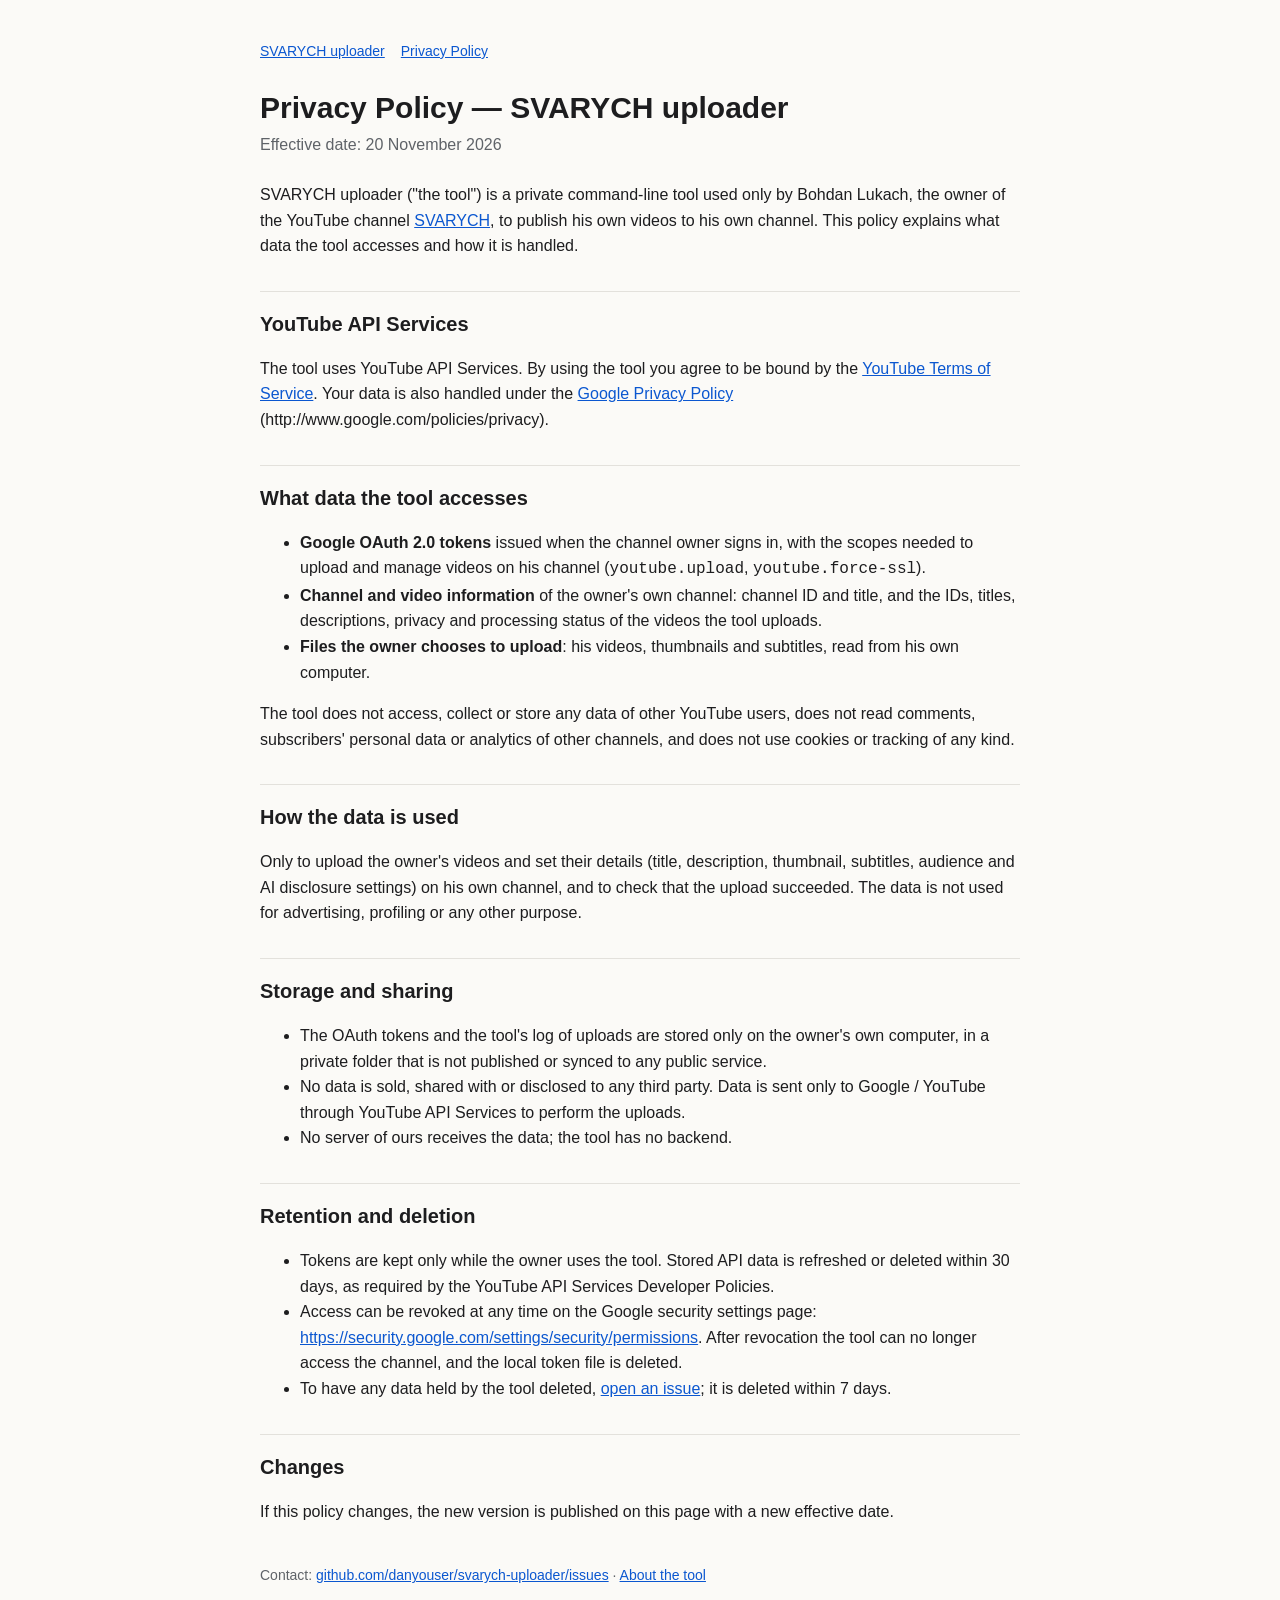
==== privacy.html @ f1248982 "SVARYCH uploader: tool page and privacy policy Co-Authored-By: Claude Opus 5.5 <noreply@anthropic.co" ====
<!doctype html>
<html lang="en"><head><meta charset="utf-8"><meta name="viewport" content="width=device-width,initial-scale=1">
<title>Privacy Policy</title><link rel="stylesheet" href="style.css"></head>
<body><main>
<nav><a href="./">SVARYCH uploader</a><a href="privacy.html">Privacy Policy</a></nav>
<h1>Privacy Policy — SVARYCH uploader</h1>
<p class="sub">Effective date: 20 November 2026</p>
<p>SVARYCH uploader ("the tool") is a private command-line tool used only by Bohdan Lukach, the owner of the YouTube channel <a href="https://www.youtube.com/@SVARYCH_UA">SVARYCH</a>, to publish his own videos to his own channel. This policy explains what data the tool accesses and how it is handled.</p>

<h2>YouTube API Services</h2>
<p>The tool uses YouTube API Services. By using the tool you agree to be bound by the <a href="https://www.youtube.com/t/terms">YouTube Terms of Service</a>. Your data is also handled under the <a href="https://policies.google.com/privacy">Google Privacy Policy</a> (http://www.google.com/policies/privacy).</p>

<h2>What data the tool accesses</h2>
<ul>
<li><strong>Google OAuth 2.0 tokens</strong> issued when the channel owner signs in, with the scopes needed to upload and manage videos on his channel (<code>youtube.upload</code>, <code>youtube.force-ssl</code>).</li>
<li><strong>Channel and video information</strong> of the owner's own channel: channel ID and title, and the IDs, titles, descriptions, privacy and processing status of the videos the tool uploads.</li>
<li><strong>Files the owner chooses to upload</strong>: his videos, thumbnails and subtitles, read from his own computer.</li>
</ul>
<p>The tool does not access, collect or store any data of other YouTube users, does not read comments, subscribers' personal data or analytics of other channels, and does not use cookies or tracking of any kind.</p>

<h2>How the data is used</h2>
<p>Only to upload the owner's videos and set their details (title, description, thumbnail, subtitles, audience and AI disclosure settings) on his own channel, and to check that the upload succeeded. The data is not used for advertising, profiling or any other purpose.</p>

<h2>Storage and sharing</h2>
<ul>
<li>The OAuth tokens and the tool's log of uploads are stored only on the owner's own computer, in a private folder that is not published or synced to any public service.</li>
<li>No data is sold, shared with or disclosed to any third party. Data is sent only to Google / YouTube through YouTube API Services to perform the uploads.</li>
<li>No server of ours receives the data; the tool has no backend.</li>
</ul>

<h2>Retention and deletion</h2>
<ul>
<li>Tokens are kept only while the owner uses the tool. Stored API data is refreshed or deleted within 30 days, as required by the YouTube API Services Developer Policies.</li>
<li>Access can be revoked at any time on the Google security settings page: <a href="https://security.google.com/settings/security/permissions">https://security.google.com/settings/security/permissions</a>. After revocation the tool can no longer access the channel, and the local token file is deleted.</li>
<li>To have any data held by the tool deleted, <a href="https://github.com/danyouser/svarych-uploader/issues">open an issue</a>; it is deleted within 7 days.</li>
</ul>

<h2>Changes</h2>
<p>If this policy changes, the new version is published on this page with a new effective date.</p>

<footer>Contact: <a href="https://github.com/danyouser/svarych-uploader/issues">github.com/danyouser/svarych-uploader/issues</a> · <a href="./">About the tool</a></footer>
</main></body></html>
---- style.css ----
:root{--bg:#fbfaf7;--fg:#1d1d1f;--muted:#5f6368;--line:#e3e1dc;--link:#0b57d0}
@media (prefers-color-scheme:dark){:root{--bg:#141414;--fg:#ececec;--muted:#a0a0a0;--line:#2c2c2c;--link:#8ab4f8}}
body{background:var(--bg);color:var(--fg);font:16px/1.6 -apple-system,BlinkMacSystemFont,"Segoe UI",Roboto,Arial,sans-serif;margin:0}
main{max-width:760px;margin:0 auto;padding:40px 20px 64px}
h1{font-size:30px;line-height:1.2;margin:0 0 6px}h2{font-size:20px;margin:32px 0 8px;padding-top:16px;border-top:1px solid var(--line)}
.sub{color:var(--muted);margin:0 0 24px}a{color:var(--link)}nav{margin:0 0 28px;font-size:14px}nav a{margin-right:16px}
footer{margin-top:40px;color:var(--muted);font-size:14px}
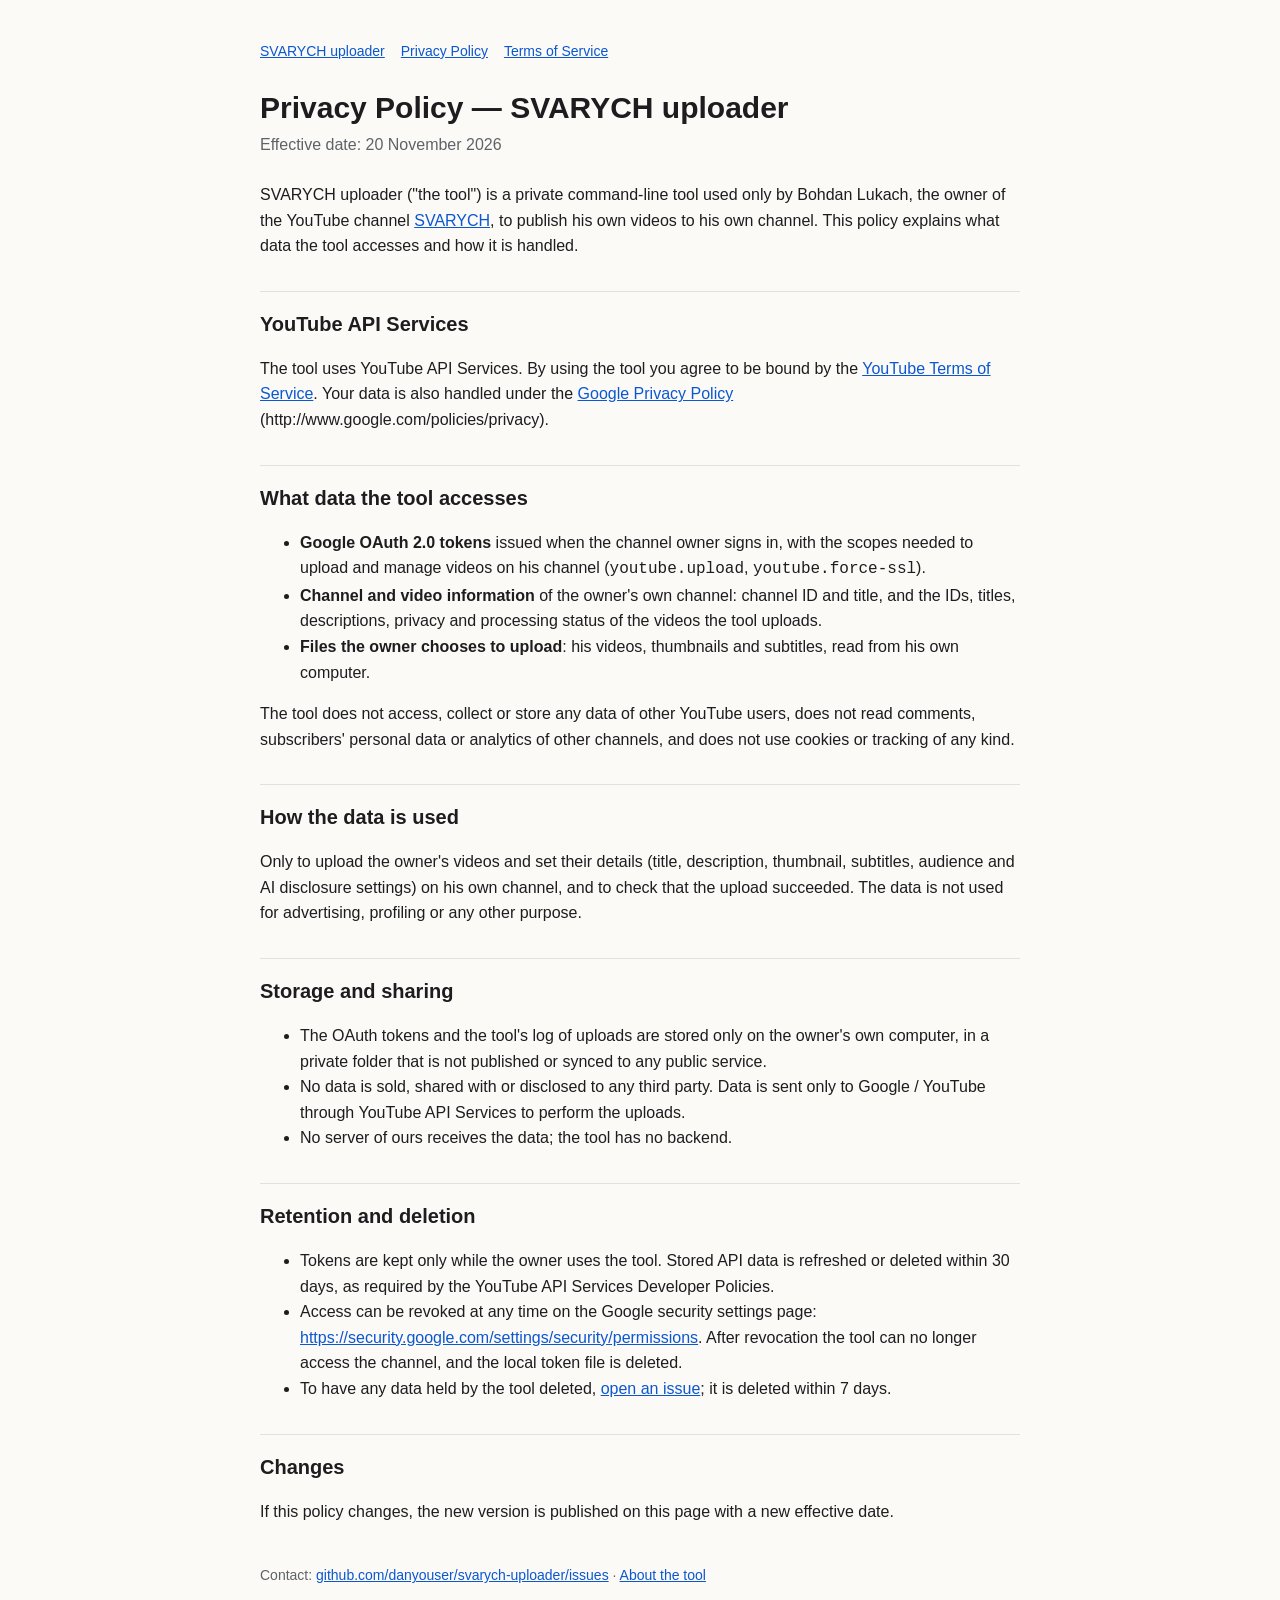
==== commit ed20946f: "Terms of Service page, YouTube API Services notice on the home page Co-Authored-By: Claude Opus 5.5 " ====
--- a/privacy.html
+++ b/privacy.html
@@ -2,7 +2,7 @@
 <html lang="en"><head><meta charset="utf-8"><meta name="viewport" content="width=device-width,initial-scale=1">
 <title>Privacy Policy</title><link rel="stylesheet" href="style.css"></head>
 <body><main>
-<nav><a href="./">SVARYCH uploader</a><a href="privacy.html">Privacy Policy</a></nav>
+<nav><a href="./">SVARYCH uploader</a><a href="privacy.html">Privacy Policy</a><a href="terms.html">Terms of Service</a></nav>
 <h1>Privacy Policy — SVARYCH uploader</h1>
 <p class="sub">Effective date: 20 November 2026</p>
 <p>SVARYCH uploader ("the tool") is a private command-line tool used only by Bohdan Lukach, the owner of the YouTube channel <a href="https://www.youtube.com/@SVARYCH_UA">SVARYCH</a>, to publish his own videos to his own channel. This policy explains what data the tool accesses and how it is handled.</p>
--- a/style.css
+++ b/style.css
@@ -5,3 +5,4 @@
 h1{font-size:30px;line-height:1.2;margin:0 0 6px}h2{font-size:20px;margin:32px 0 8px;padding-top:16px;border-top:1px solid var(--line)}
 .sub{color:var(--muted);margin:0 0 24px}a{color:var(--link)}nav{margin:0 0 28px;font-size:14px}nav a{margin-right:16px}
 footer{margin-top:40px;color:var(--muted);font-size:14px}
+.yt{border:1px solid var(--line);border-left:4px solid #ff0033;padding:12px 16px;border-radius:6px;margin:0 0 24px}
